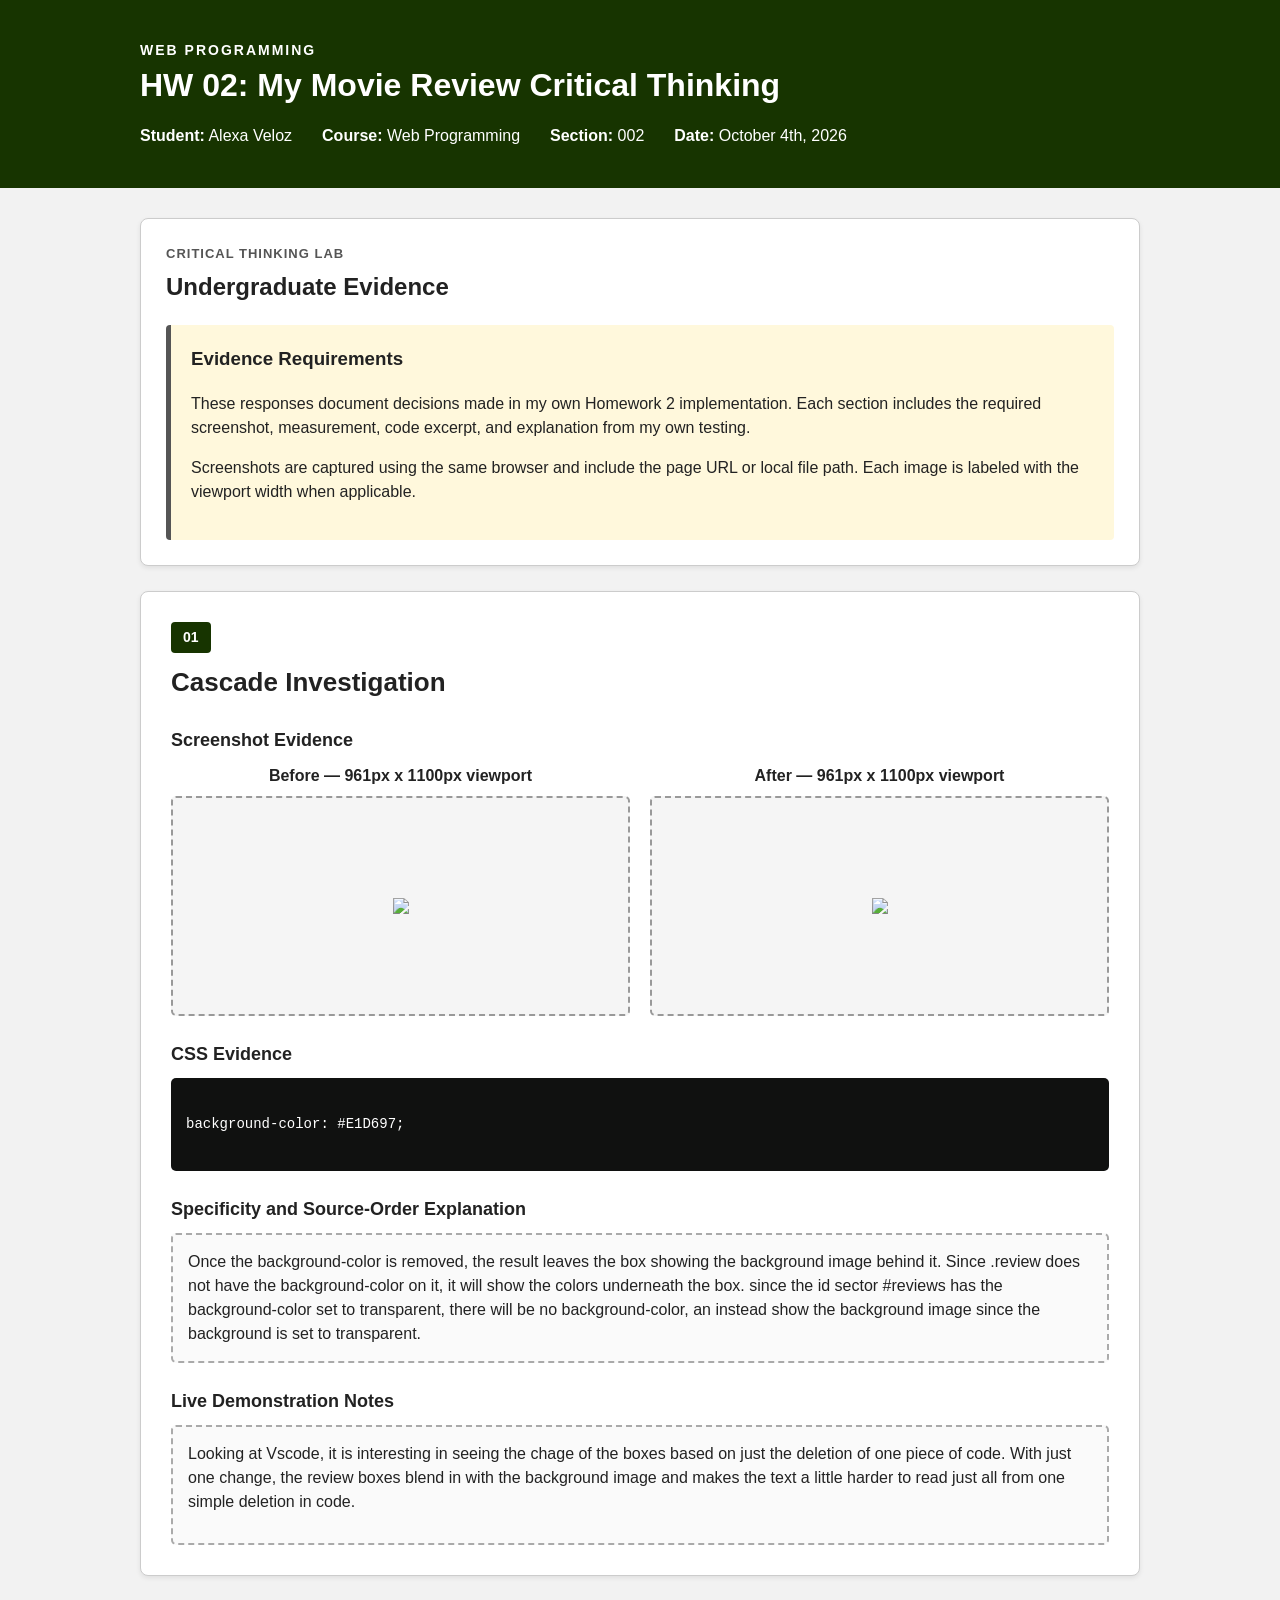
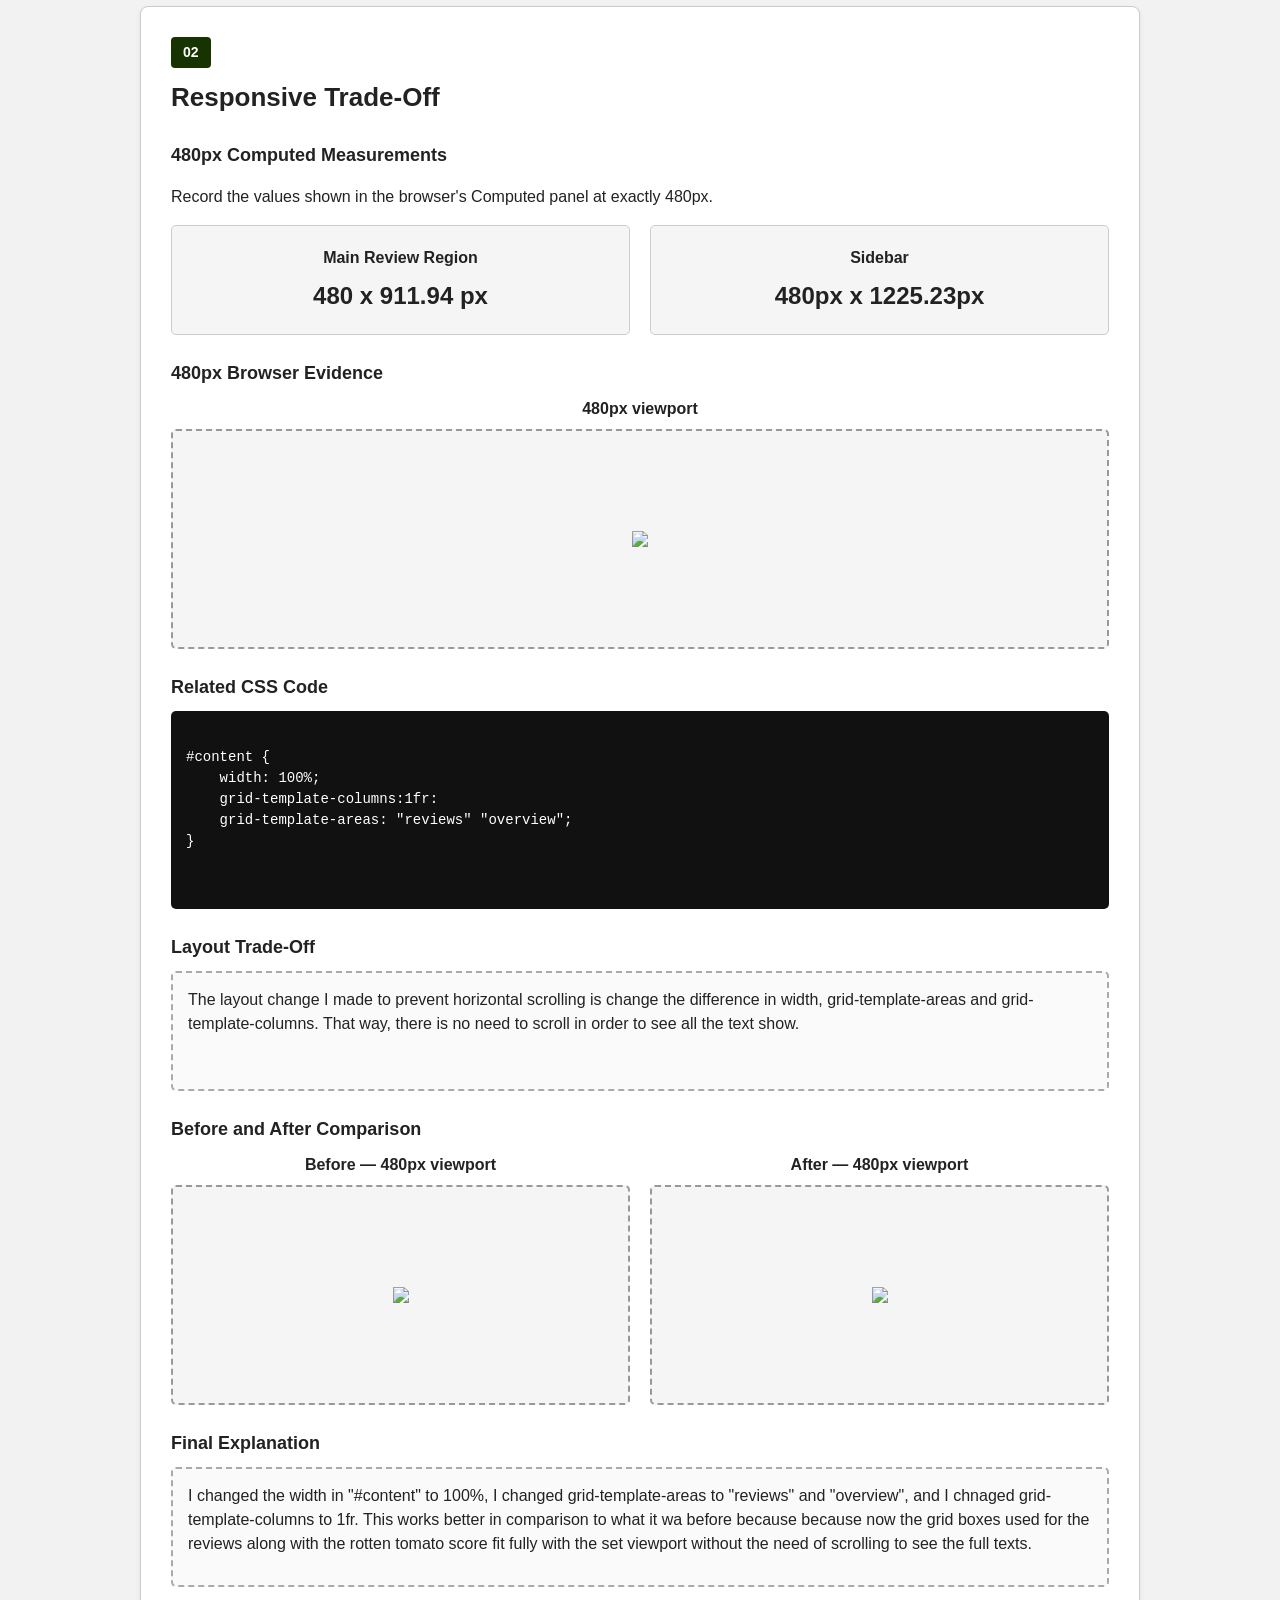
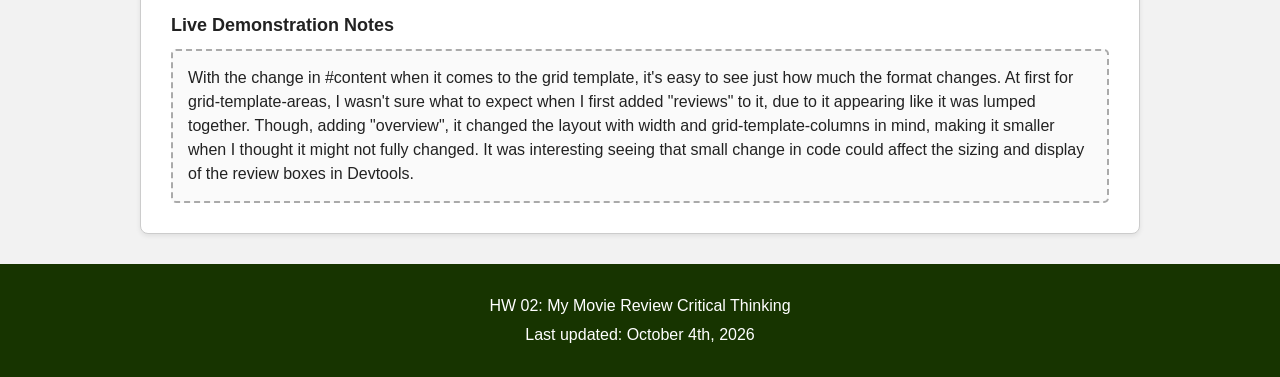
==== critical_thinking.html @ f8ad8622 "Addition of hw2 files" ====
<!DOCTYPE html>
<html lang="en">
<head>
    <!--
        Name: Alexa Veloz
        Section: 002
        Assignment: Homework 2 - Critical Thinking
        File: critical_thinking.html

        Description:
        Critical thinking evidence page for Homework 2.
    -->

    <meta charset="UTF-8">
    <meta name="viewport" content="width=device-width, initial-scale=1.0">
    <meta name="description" content="Alexa Veloz Homework 2 Critical Thinking">

    <title>Alexa Veloz - HW 02 Critical Thinking</title>

    <link rel="stylesheet" href="crtitcal_thinking.css">
</head>

<body>

    <!-- ========================================
         HEADER
         ======================================== -->

    <header class="site-header">

        <div class="container">

            <p class="eyebrow">Web Programming</p>

            <h1>
                HW 02: My Movie Review Critical Thinking
            </h1>

            <div class="student-info">

                <p>
                    <strong>Student:</strong>
                    Alexa Veloz
                </p>

                <p>
                    <strong>Course:</strong>
                    Web Programming
                </p>

                <p>
                    <strong>Section:</strong>
                    002
                </p>

                <p>
                    <strong>Date:</strong>
                    October 4th, 2026
                </p>

            </div>

        </div>

    </header>


    <!-- ========================================
         MAIN CONTENT
         ======================================== -->

    <main>

        <!-- ========================================
             CRITICAL THINKING INTRODUCTION
             ======================================== -->

        <section id="critical-thinking" class="section-card">

            <p class="section-label">
                Critical Thinking Lab
            </p>

            <h2>
                Undergraduate Evidence
            </h2>

            <div class="authenticity-notice">

                <h3>
                    Evidence Requirements
                </h3>

                <p>
                    These responses document decisions made in my own
                    Homework 2 implementation. Each section includes
                    the required screenshot, measurement, code excerpt,
                    and explanation from my own testing.
                </p>

                <p>
                    Screenshots are captured using the same browser and
                    include the page URL or local file path. Each image
                    is labeled with the viewport width when applicable.
                </p>

            </div>

        </section>


        <!-- ========================================
             EVIDENCE AREA 01
             ======================================== -->

        <section id="evidence-01" class="evidence-card">

            <div class="evidence-number">
                01
            </div>

            <h2>
                Cascade Investigation
            </h2>


            <!-- Before and after screenshots -->

            <div class="evidence-section">

                <h3>
                    Screenshot Evidence
                </h3>

                <div class="comparison-grid">

                    <figure class="screenshot-box">

                        <figcaption>
                            Before — 961px x 1100px viewport
                        </figcaption>

                        <div class="evidence-placeholder">

                            <img src="images/hw_ug1_part1.png">

                        </div>

                    </figure>


                    <figure class="screenshot-box">

                        <figcaption>
                            After — 961px x 1100px viewport
                        </figcaption>

                        <div class="evidence-placeholder">

                           <img src="images/hw_ug1_part2.png">

                        </div>

                    </figure>

                </div>

            </div>


            <!-- CSS excerpt -->

            <div class="evidence-section">

                <h3>
                    CSS Evidence
                </h3>

                <pre><code>
background-color: #E1D697;
                </code></pre>

            </div>


            <!-- Explanation -->

            <div class="evidence-section">

                <h3>
                    Specificity and Source-Order Explanation
                </h3>

                <div class="answer-box">

                    <p>
                        Once the background-color is removed, the result leaves the box showing the background
                        image behind it. Since .review does not have the background-color on it, it will show 
                        the colors underneath the box. since the id sector #reviews has the background-color set 
                        to transparent, there will be no background-color, an instead show the background image 
                        since the background is set to transparent. 
                    </p>

                </div>

            </div>


            <!-- Live demonstration -->

            <div class="evidence-section">

                <h3>
                    Live Demonstration Notes
                </h3>

                <div class="answer-box">

                    <p>
                        Looking at Vscode, it is interesting in seeing the chage of the boxes based on just the deletion
                        of one piece of code. With just one change, the review boxes blend in with the background image 
                        and makes the text a little harder to read just all from one simple deletion in code.
                    </p>

                </div>

            </div>

        </section>


        <!-- ========================================
             EVIDENCE AREA 02
             ======================================== -->

        <section id="evidence-02" class="evidence-card">

            <div class="evidence-number">
                02
            </div>

            <h2>
                Responsive Trade-Off
            </h2>


            <!-- 480px measurements -->

            <div class="evidence-section">

                <h3>
                    480px Computed Measurements
                </h3>

                <p>
                    Record the values shown in the browser's
                    Computed panel at exactly 480px.
                </p>

                <div class="measurement-grid">

                    <div class="measurement-box">

                        <h4>
                            Main Review Region
                        </h4>

                        <p class="measurement-value">
                            480 x 911.94 px
                        </p>

                    </div>


                    <div class="measurement-box">

                        <h4>
                            Sidebar
                        </h4>

                        <p class="measurement-value">
                            480px x 1225.23px
                        </p>

                    </div>

                </div>

            </div>


            <!-- 480px screenshot -->

            <div class="evidence-section">

                <h3>
                    480px Browser Evidence
                </h3>

                <figure class="screenshot-box">

                    <figcaption>
                        480px viewport
                    </figcaption>

                    <div class="evidence-placeholder">

                        <img src="images/hw2_ug2_part3.png">

                    </div>

                </figure>

            </div>


            <!-- CSS excerpt -->

            <div class="evidence-section">

                <h3>
                    Related CSS Code
                </h3>

                <pre><code>
#content {
    width: 100%;
    grid-template-columns:1fr:
    grid-template-areas: "reviews" "overview";
}

                </code></pre>

            </div>


            <!-- Trade-off -->

            <div class="evidence-section">

                <h3>
                    Layout Trade-Off
                </h3>

                <div class="answer-box">

                    <p>
                        The layout change I made to prevent horizontal scrolling is change the difference
                        in width, grid-template-areas and grid-template-columns. That way, there is no need 
                        to scroll in order to see all the text show. 
                    </p>

                </div>

            </div>


            <!-- Before and after -->

            <div class="evidence-section">

                <h3>
                    Before and After Comparison
                </h3>

                <div class="comparison-grid">

                    <figure class="screenshot-box">

                        <figcaption>
                            Before — 480px viewport
                        </figcaption>

                        <div class="evidence-placeholder">

                            <img src="images/hw_ug2_part2.png">

                        </div>

                    </figure>


                    <figure class="screenshot-box">

                        <figcaption>
                            After — 480px viewport
                        </figcaption>

                        <div class="evidence-placeholder">

                            <img src="images/hw2_ug2_part1.png">

                        </div>

                    </figure>

                </div>

            </div>


            <!-- Final explanation -->

            <div class="evidence-section">

                <h3>
                    Final Explanation
                </h3>

                <div class="answer-box">

                    <p>
                       I changed the width in "#content" to 100%, I changed grid-template-areas to "reviews" and "overview", 
                       and I chnaged grid-template-columns to 1fr. This works better in comparison to what it wa before because 
                       because now the grid boxes used for the reviews along with the rotten tomato score fit fully with the set 
                       viewport without the need of scrolling to see the full texts.
                    </p>

                </div>

            </div>


            <!-- Live demonstration -->

            <div class="evidence-section">

                <h3>
                    Live Demonstration Notes
                </h3>

                <div class="answer-box">

                    <p>
                        With the change in #content when it comes to the grid template, it's easy to see just how much
                        the format changes. At first for grid-template-areas, I wasn't sure what to expect when I first 
                        added "reviews" to it, due to it appearing like it was lumped together. Though, adding "overview", 
                        it changed the layout with width and grid-template-columns in mind, making it smaller when I thought it 
                        might not fully changed. It was interesting seeing that small change in code could affect the sizing and 
                        display of the review boxes in Devtools.
                    </p>

                </div>

            </div>

        </section>


    </main>


    <!-- ========================================
         FOOTER
         ======================================== -->

    <footer class="site-footer">

        <div class="container">

            <p>
                HW 02: My Movie Review Critical Thinking
            </p>

            <p>
                Last updated: October 4th, 2026
            </p>

        </div>

    </footer>

</body>
</html>
---- crtitcal_thinking.css ----
/*
    Name: Alexa Veloz
    Section: 002
    Assignment: Homework 2 - Critical Thinking
    File: critical_thinking.css

    Description:
    Styles the critical-thinking evidence page.
*/


/* ========================================
   GENERAL PAGE
   ======================================== */

   html {
    box-sizing: border-box;
}

*,
*::before,
*::after {
    box-sizing: inherit;
}

body {
    margin: 0;
    padding: 0;

    background-color: #f2f2f2;

    color: #222222;

    font-family: Arial, Helvetica, sans-serif;
    font-size: 16px;
    line-height: 1.5;
}


/* ========================================
   CONTAINER
   ======================================== */

.container {
    width: 90%;
    max-width: 1000px;

    margin: 0 auto;
}


/* ========================================
   HEADER
   ======================================== */

.site-header {
    padding: 40px 0;

    background-color: #173400;
    color: #ffffff;
}

.eyebrow {
    margin: 0 0 5px;

    font-size: 14px;
    font-weight: bold;

    letter-spacing: 2px;
    text-transform: uppercase;
}

.site-header h1 {
    margin: 0 0 20px;

    font-size: 32px;
    line-height: 1.2;
}

.student-info {
    display: flex;
    flex-wrap: wrap;

    gap: 8px 30px;
}

.student-info p {
    margin: 0;
}


/* ========================================
   MAIN CONTENT
   ======================================== */

main {
    width: 90%;
    max-width: 1000px;

    margin: 30px auto;
}


/* ========================================
   SECTION CARDS
   ======================================== */

.section-card {
    margin-bottom: 25px;

    padding: 25px;

    background-color: #ffffff;

    border: 1px solid #cccccc;
    border-radius: 8px;

    box-shadow: 0 2px 5px rgba(0, 0, 0, 0.08);
}

.section-card h2 {
    margin-top: 0;
}

.section-label {
    margin: 0 0 5px;

    color: #555555;

    font-size: 13px;
    font-weight: bold;

    letter-spacing: 1px;
    text-transform: uppercase;
}


/* ========================================
   AUTHENTICITY NOTICE
   ======================================== */

.authenticity-notice {
    margin-top: 20px;

    padding: 20px;

    background-color: #fff8dc;

    border-left: 5px solid #555555;
    border-radius: 4px;
}

.authenticity-notice h3 {
    margin-top: 0;
}


/* ========================================
   EVIDENCE CARDS
   ======================================== */

.evidence-card {
    position: relative;

    margin-bottom: 30px;

    padding: 30px;

    background-color: #ffffff;

    border: 1px solid #cccccc;
    border-radius: 8px;

    box-shadow: 0 2px 5px rgba(0, 0, 0, 0.08);
}

.evidence-number {
    display: inline-block;

    margin-bottom: 10px;

    padding: 5px 12px;

    background-color: #173400;
    color: #ffffff;

    border-radius: 4px;

    font-size: 14px;
    font-weight: bold;
}

.evidence-card > h2 {
    margin-top: 0;
    margin-bottom: 25px;

    font-size: 26px;
}


/* ========================================
   EVIDENCE SECTIONS
   ======================================== */

.evidence-section {
    margin-top: 25px;
}

.evidence-section h3 {
    margin-bottom: 10px;

    font-size: 18px;
}

.evidence-section h4 {
    margin-bottom: 8px;

    font-size: 16px;
}


/* ========================================
   SCREENSHOT AREAS
   ======================================== */

.comparison-grid {
    display: grid;

    grid-template-columns: 1fr 1fr;

    gap: 20px;
}

.screenshot-box {
    margin: 0;
}

.screenshot-box figcaption {
    margin-bottom: 8px;

    font-weight: bold;
    text-align: center;
}

.screenshot-box img {
    display: block;

    max-width: 100%;
    height: auto;

    margin: 0 auto;
}

.evidence-placeholder {
    min-height: 220px;

    padding: 20px;

    display: flex;
    align-items: center;
    justify-content: center;

    background-color: #f5f5f5;

    border: 2px dashed #999999;
    border-radius: 5px;

    text-align: center;
}

.evidence-placeholder p {
    margin: 0;

    color: #666666;
}


/* ========================================
   ANSWER AREAS
   ======================================== */

.answer-box {
    min-height: 120px;

    padding: 15px;

    background-color: #fafafa;

    border: 2px dashed #aaaaaa;
    border-radius: 5px;
}

.answer-box p {
    margin: 0;
}


/* ========================================
   MEASUREMENT AREAS
   ======================================== */

.measurement-grid {
    display: grid;

    grid-template-columns: 1fr 1fr;

    gap: 20px;
}

.measurement-box {
    padding: 20px;

    background-color: #f5f5f5;

    border: 1px solid #cccccc;
    border-radius: 5px;

    text-align: center;
}

.measurement-box h4 {
    margin-top: 0;
}

.measurement-value {
    margin: 0;

    font-size: 24px;
    font-weight: bold;
}


/* ========================================
   CODE BLOCKS
   ======================================== */

pre {
    margin: 0;

    padding: 15px;

    overflow-x: auto;

    background-color: #101110;
    color: #ffffff;

    border-radius: 5px;

    font-family: "Courier New", Courier, monospace;
    font-size: 14px;
    line-height: 1.5;
}

code {
    font-family: "Courier New", Courier, monospace;
}



/* ========================================
   FOOTER
   ======================================== */

.site-footer {
    padding: 25px 0;

    background-color: #173400;
    color: #ffffff;

    text-align: center;
}

.site-footer p {
    margin: 5px 0;
}


/* ========================================
   RESPONSIVE DESIGN
   ======================================== */

@media (max-width: 700px) {

    .site-header h1 {
        font-size: 26px;
    }

    .student-info {
        display: block;
    }

    .student-info p {
        margin-bottom: 5px;
    }

    .evidence-card {
        padding: 20px;
    }

    .measurement-grid,
    .comparison-grid {
        grid-template-columns: 1fr;
    }
}


@media (max-width: 480px) {

    main,
    .container {
        width: 94%;
    }

    .site-header {
        padding: 25px 0;
    }

    .site-header h1 {
        font-size: 22px;
    }

    .evidence-card {
        padding: 15px;
    }

    .evidence-card > h2 {
        font-size: 22px;
    }

    .evidence-placeholder {
        min-height: 160px;
    }

    pre {
        font-size: 12px;
    }
}
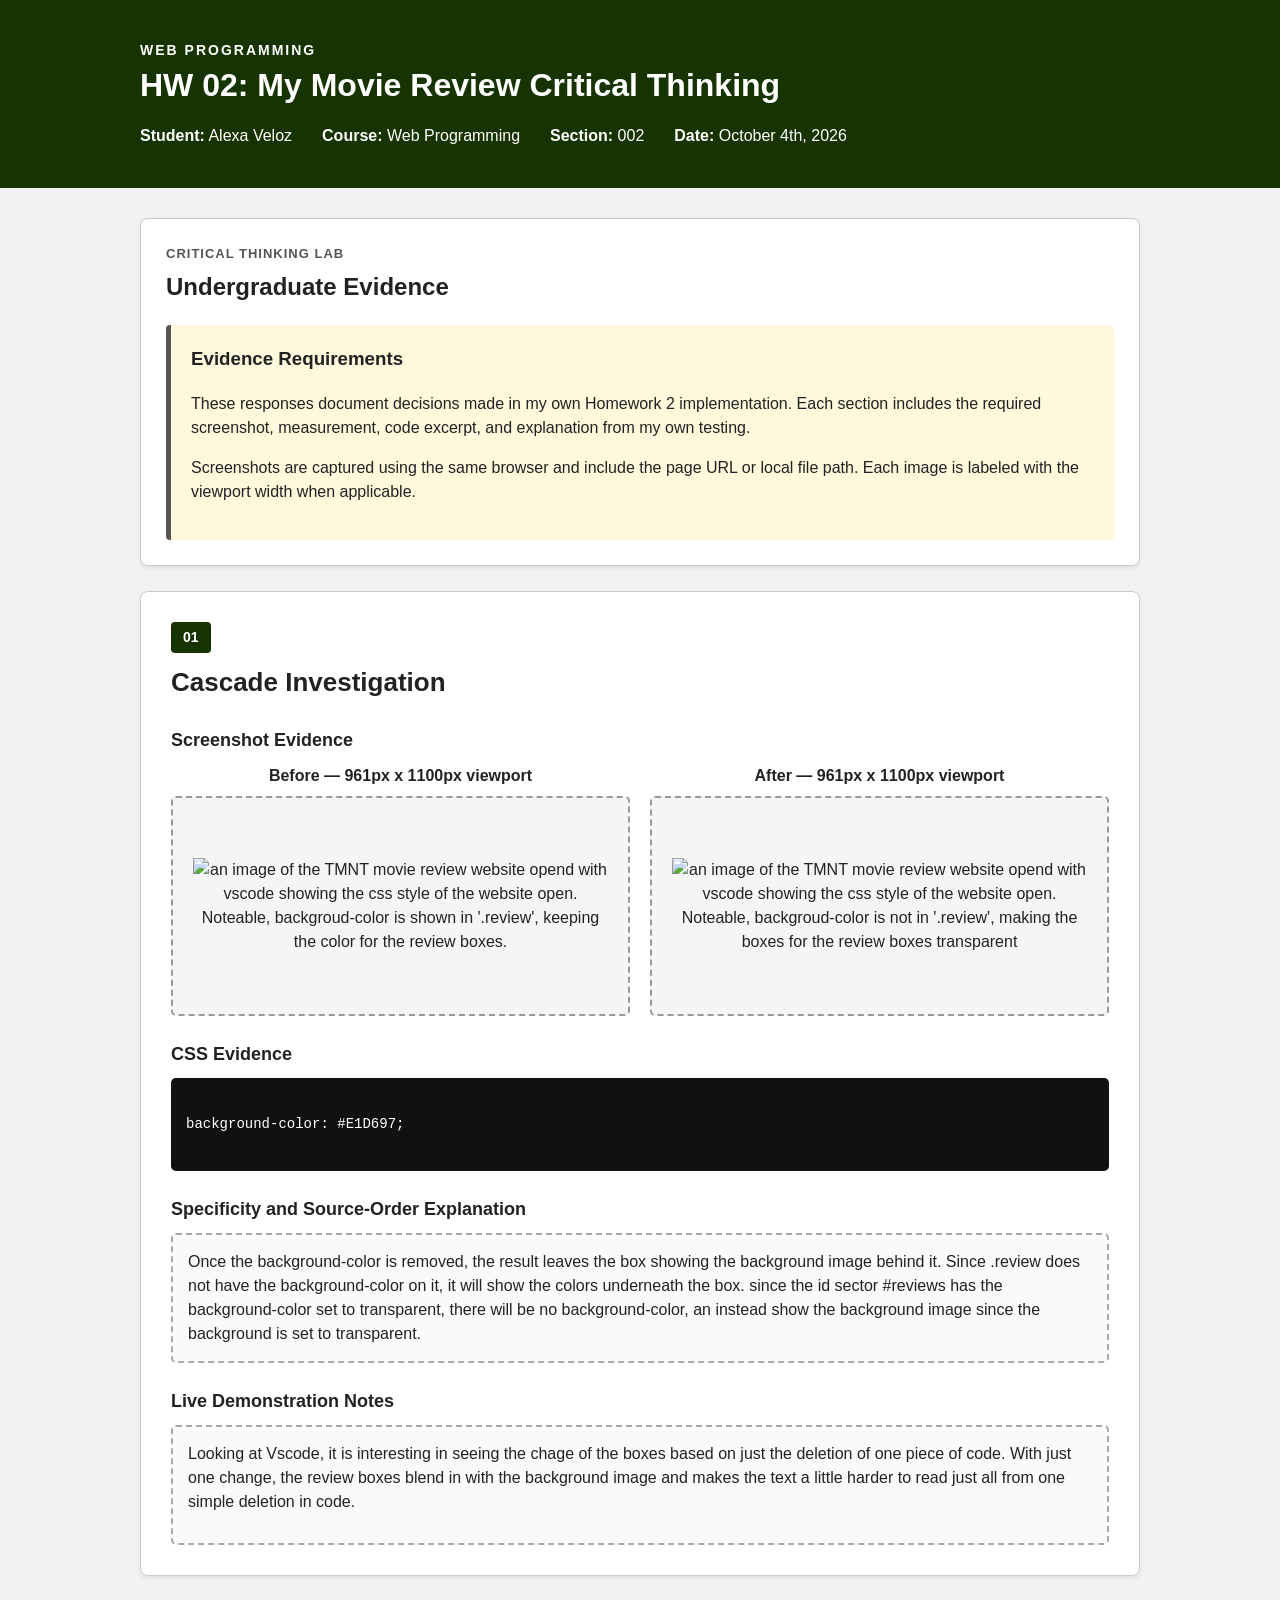
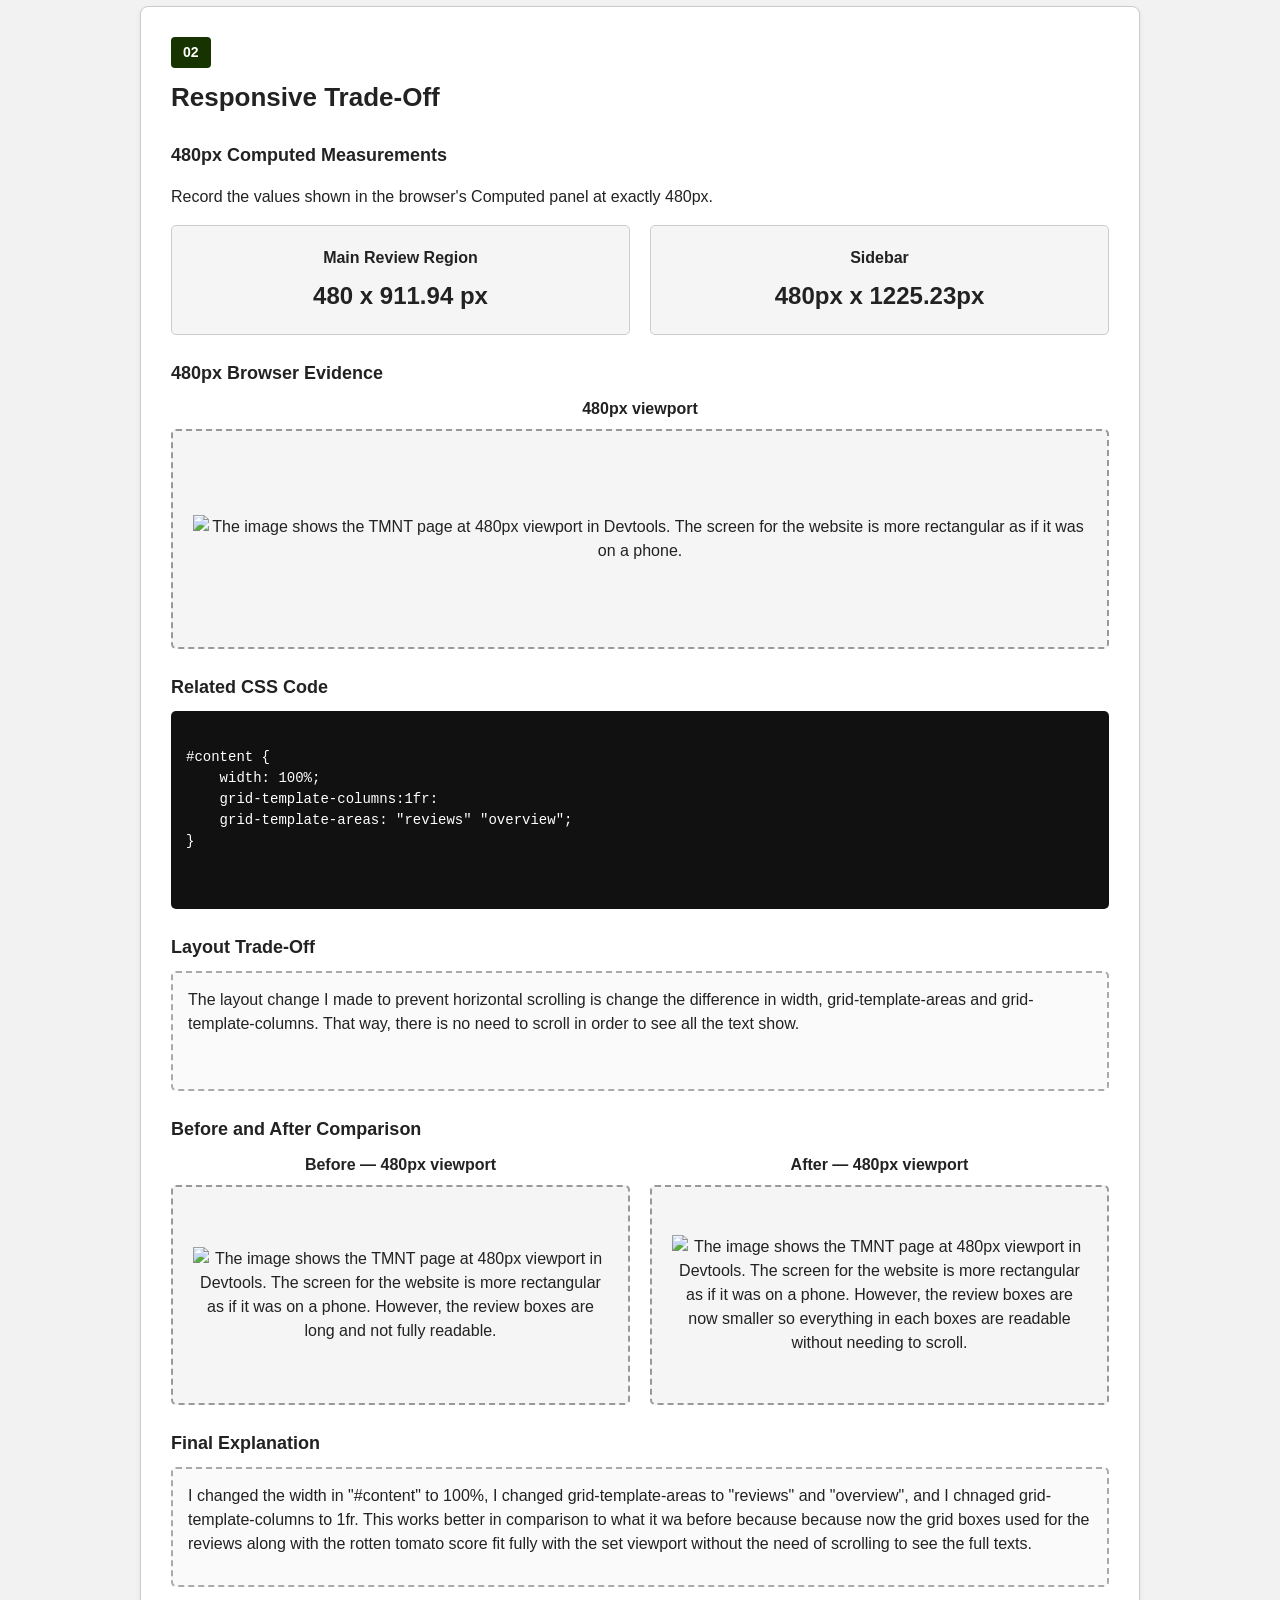
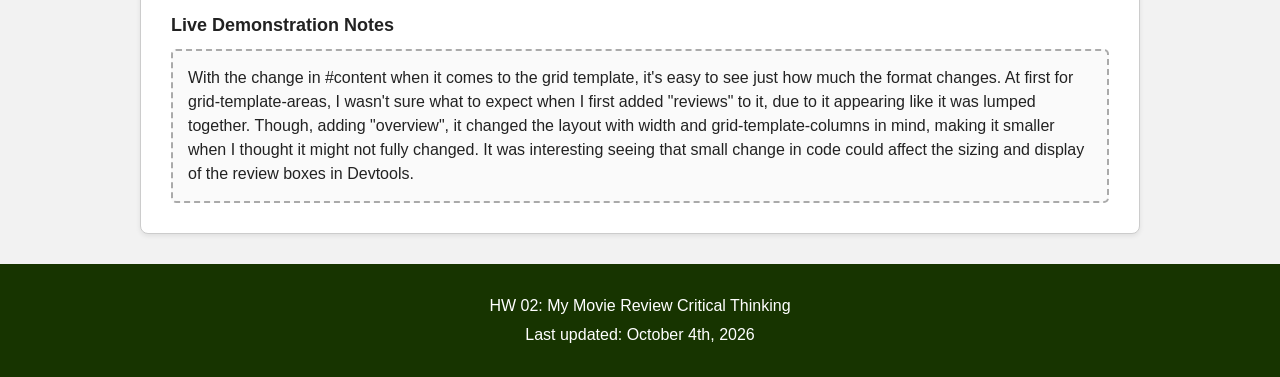
==== commit 0ddf4f26: "Added alt's for the images. Updated image tags to include descriptive alt text for accessibility." ====
--- a/critical_thinking.html
+++ b/critical_thinking.html
@@ -142,7 +142,7 @@
 
                         <div class="evidence-placeholder">
 
-                            <img src="images/hw_ug1_part1.png">
+                            <img src="images/hw_ug1_part1.png" alt="an image of the TMNT movie review website opend with vscode showing the css style of the website open. Noteable, backgroud-color is shown in '.review', keeping the color for the review boxes.">
 
                         </div>
 
@@ -157,7 +157,7 @@
 
                         <div class="evidence-placeholder">
 
-                           <img src="images/hw_ug1_part2.png">
+                           <img src="images/hw_ug1_part2.png" alt="an image of the TMNT movie review website opend with vscode showing the css style of the website open. Noteable, backgroud-color is not in '.review', making the boxes for the review boxes transparent">
 
                         </div>
 
@@ -305,7 +305,7 @@
 
                     <div class="evidence-placeholder">
 
-                        <img src="images/hw2_ug2_part3.png">
+                        <img src="images/hw2_ug2_part3.png" alt="The image shows the TMNT page at 480px viewport in Devtools. The screen for the website is more rectangular as if it was on a phone. ">
 
                     </div>
 
@@ -373,7 +373,7 @@
 
                         <div class="evidence-placeholder">
 
-                            <img src="images/hw_ug2_part2.png">
+                            <img src="images/hw_ug2_part2.png" alt="The image shows the TMNT page at 480px viewport in Devtools. The screen for the website is more rectangular as if it was on a phone. However, the review boxes are long and not fully readable.">
 
                         </div>
 
@@ -388,7 +388,7 @@
 
                         <div class="evidence-placeholder">
 
-                            <img src="images/hw2_ug2_part1.png">
+                            <img src="images/hw2_ug2_part1.png" alt="The image shows the TMNT page at 480px viewport in Devtools. The screen for the website is more rectangular as if it was on a phone. However, the review boxes are now smaller so everything in each boxes are readable without needing to scroll.">
 
                         </div>
 
@@ -471,4 +471,4 @@
     </footer>
 
 </body>
-</html>+</html>
